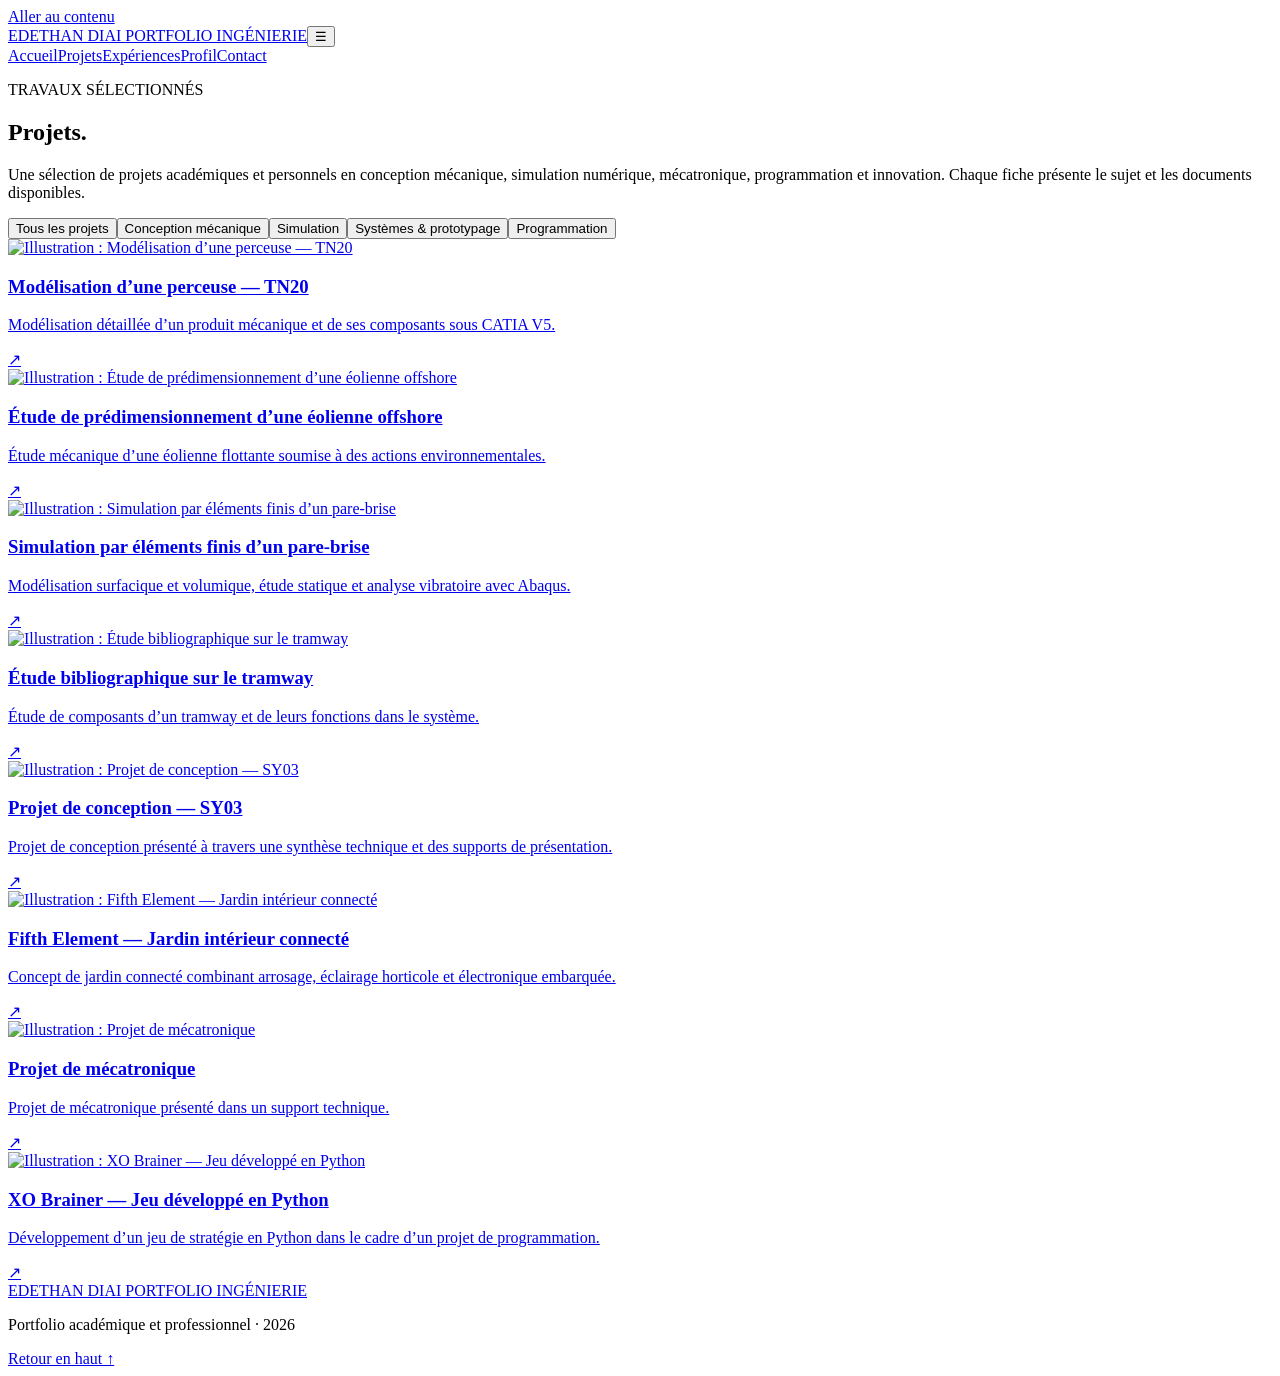
==== projets.html @ 25c80aac "Add files via upload" ====
<!doctype html>
<html lang="fr">

<head>
    <meta charset="utf-8">
    <meta name="viewport" content="width=device-width,initial-scale=1">
    <meta name="description"
        content="Portfolio académique et professionnel d’Ethan DIAI, élève ingénieur en mécanique à l’UTC.">
    <title>Projets — Ethan DIAI</title>
    <link rel="stylesheet" href="css/style.css">
    <script src="js/main.js" defer></script>
</head>

<body><a class="skip-link" href="#contenu">Aller au contenu</a>
    <header class="site-header"><a class="brand" href="index.html"><span class="brand-mark">ED</span><span
                class="brand-text">ETHAN DIAI <span>PORTFOLIO INGÉNIERIE</span></span></a><button class="menu-toggle"
            aria-expanded="false" aria-label="Ouvrir le menu">☰</button>
        <nav class="navigation" aria-label="Navigation principale"><a class="" href="index.html">Accueil</a><a
                class="active" href="projets.html">Projets</a><a class="" href="experiences.html">Expériences</a><a
                class="" href="profil.html">Profil</a><a class="" href="contact.html">Contact</a></nav>
    </header>
    <main id="contenu">
        <section class="page-hero section-shell">
            <p class="eyebrow">TRAVAUX SÉLECTIONNÉS</p>
            <h1>Projets<span class="accent">.</span></h1>
            <p>Une sélection de projets académiques et personnels en conception mécanique, simulation numérique,
                mécatronique, programmation et innovation. Chaque fiche présente le sujet et les documents disponibles.
            </p>
        </section>
        <section class="section section-shell">
            <div class="filters"><button class="filter-btn active" data-filter="all" aria-pressed="true">Tous les
                    projets</button><button class="filter-btn" data-filter="mecanique" aria-pressed="false">Conception
                    mécanique</button><button class="filter-btn" data-filter="simulation"
                    aria-pressed="false">Simulation</button><button class="filter-btn" data-filter="systemes"
                    aria-pressed="false">Systèmes & prototypage</button><button class="filter-btn"
                    data-filter="programmation" aria-pressed="false">Programmation</button></div>
            <div class="project-grid"><a class="project-card" data-category="mecanique" href="projets/tn20.html"><img
                        src="assets/images/tn20.png" alt="Illustration : Modélisation d’une perceuse — TN20"
                        loading="lazy">
                    <div class="project-card-info">
                        <div>
                            <h3>Modélisation d’une perceuse — TN20</h3>
                            <p>Modélisation détaillée d’un produit mécanique et de ses composants sous CATIA V5.</p>
                        </div><span class="arrow-circle">↗</span>
                    </div>
                </a><a class="project-card" data-category="mecanique" href="projets/tn13.html"><img
                        src="assets/images/tn13-eolienne.png"
                        alt="Illustration : Étude de prédimensionnement d’une éolienne offshore" loading="lazy">
                    <div class="project-card-info">
                        <div>
                            <h3>Étude de prédimensionnement d’une éolienne offshore</h3>
                            <p>Étude mécanique d’une éolienne flottante soumise à des actions environnementales.</p>
                        </div><span class="arrow-circle">↗</span>
                    </div>
                </a><a class="project-card" data-category="simulation" href="projets/mq06.html"><img
                        src="assets/images/mq06-abaqus.png"
                        alt="Illustration : Simulation par éléments finis d’un pare-brise" loading="lazy">
                    <div class="project-card-info">
                        <div>
                            <h3>Simulation par éléments finis d’un pare-brise</h3>
                            <p>Modélisation surfacique et volumique, étude statique et analyse vibratoire avec Abaqus.
                            </p>
                        </div><span class="arrow-circle">↗</span>
                    </div>
                </a><a class="project-card" data-category="mecanique" href="projets/mq17.html"><img
                        src="assets/images/mq17-tramway.png" alt="Illustration : Étude bibliographique sur le tramway"
                        loading="lazy">
                    <div class="project-card-info">
                        <div>
                            <h3>Étude bibliographique sur le tramway</h3>
                            <p>Étude de composants d’un tramway et de leurs fonctions dans le système.</p>
                        </div><span class="arrow-circle">↗</span>
                    </div>
                </a><a class="project-card" data-category="systemes" href="projets/sy03.html"><img
                        src="assets/images/sy03.png" alt="Illustration : Projet de conception — SY03" loading="lazy">
                    <div class="project-card-info">
                        <div>
                            <h3>Projet de conception — SY03</h3>
                            <p>Projet de conception présenté à travers une synthèse technique et des supports de
                                présentation.</p>
                        </div><span class="arrow-circle">↗</span>
                    </div>
                </a><a class="project-card" data-category="systemes" href="projets/fifth-element.html"><img
                        src="assets/images/fifth-element.png"
                        alt="Illustration : Fifth Element — Jardin intérieur connecté" loading="lazy">
                    <div class="project-card-info">
                        <div>
                            <h3>Fifth Element — Jardin intérieur connecté</h3>
                            <p>Concept de jardin connecté combinant arrosage, éclairage horticole et électronique
                                embarquée.</p>
                        </div><span class="arrow-circle">↗</span>
                    </div>
                </a><a class="project-card" data-category="systemes" href="projets/mecatronique.html"><img
                        src="assets/images/mecatronique.jpg" alt="Illustration : Projet de mécatronique"
                        loading="lazy">
                    <div class="project-card-info">
                        <div>
                            <h3>Projet de mécatronique</h3>
                            <p>Projet de mécatronique présenté dans un support technique.</p>
                        </div><span class="arrow-circle">↗</span>
                    </div>
                </a><a class="project-card" data-category="programmation" href="projets/xo-brainer.html"><img
                        src="assets/images/xo-brainer.jpg" alt="Illustration : XO Brainer — Jeu développé en Python"
                        loading="lazy">
                    <div class="project-card-info">
                        <div>
                            <h3>XO Brainer — Jeu développé en Python</h3>
                            <p>Développement d’un jeu de stratégie en Python dans le cadre d’un projet de programmation.
                            </p>
                        </div><span class="arrow-circle">↗</span>
                    </div>
                </a></div>
        </section>
    </main>
    <footer class="site-footer section-shell"><a class="brand" href="index.html"><span class="brand-mark">ED</span><span
                class="brand-text">ETHAN DIAI <span>PORTFOLIO INGÉNIERIE</span></span></a>
        <p>Portfolio académique et professionnel · <span id="year">2026</span></p><a class="back-top"
            href="#contenu">Retour en haut ↑</a>
    </footer>
</body>

</html>
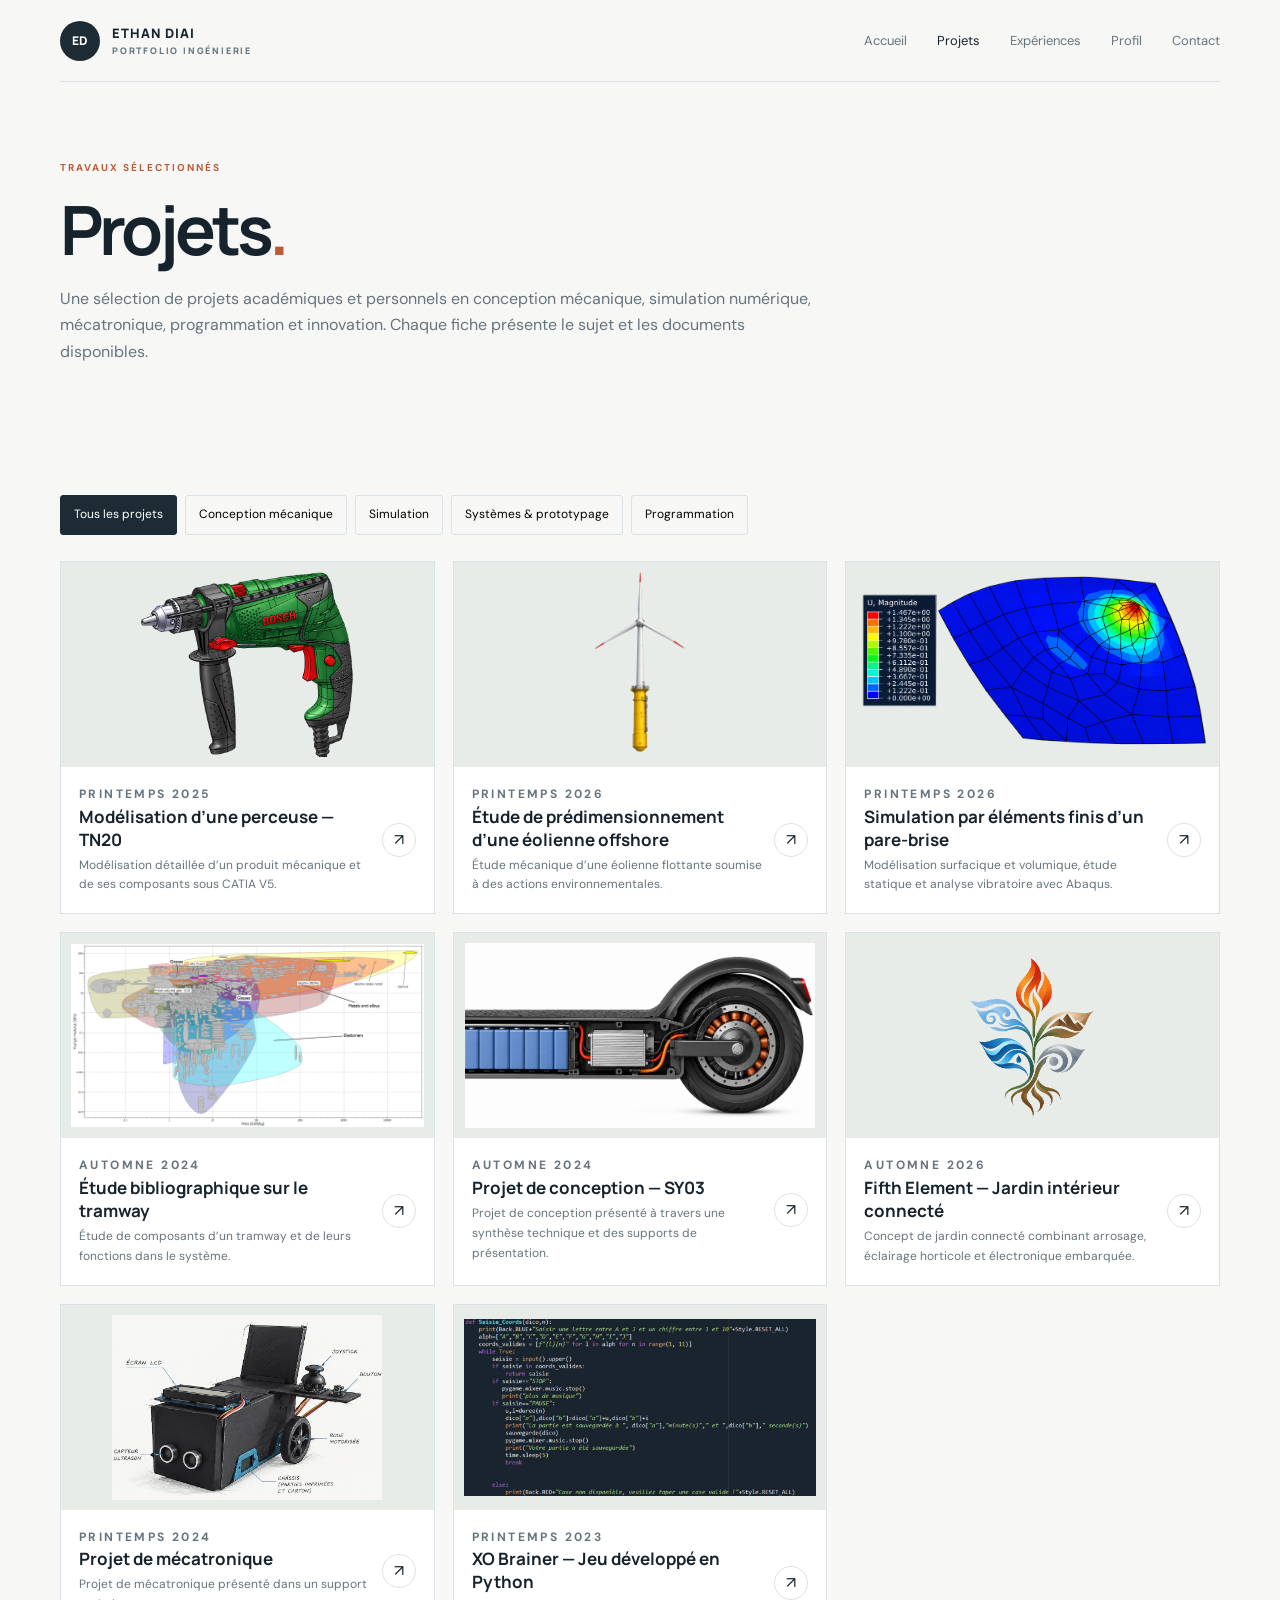
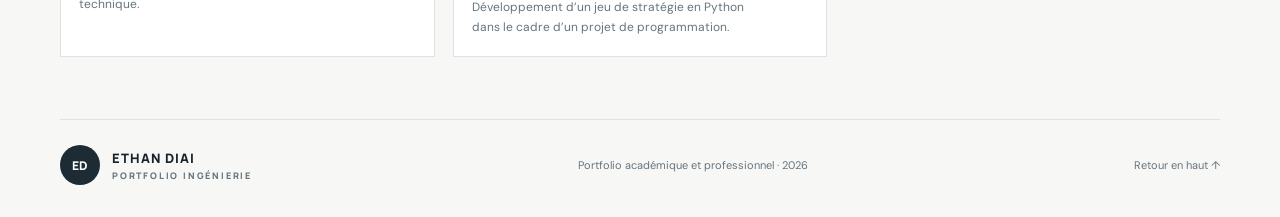
==== commit ce778b15: "Update projets.html" ====
--- a/projets.html
+++ b/projets.html
@@ -39,6 +39,7 @@
                         loading="lazy">
                     <div class="project-card-info">
                         <div>
+                            <p class="eyebrow">Printemps 2025</p>
                             <h3>Modélisation d’une perceuse — TN20</h3>
                             <p>Modélisation détaillée d’un produit mécanique et de ses composants sous CATIA V5.</p>
                         </div><span class="arrow-circle">↗</span>
@@ -48,6 +49,7 @@
                         alt="Illustration : Étude de prédimensionnement d’une éolienne offshore" loading="lazy">
                     <div class="project-card-info">
                         <div>
+                            <p class="eyebrow">Printemps 2026</p>
                             <h3>Étude de prédimensionnement d’une éolienne offshore</h3>
                             <p>Étude mécanique d’une éolienne flottante soumise à des actions environnementales.</p>
                         </div><span class="arrow-circle">↗</span>
@@ -57,6 +59,7 @@
                         alt="Illustration : Simulation par éléments finis d’un pare-brise" loading="lazy">
                     <div class="project-card-info">
                         <div>
+                            <p class="eyebrow">Printemps 2026</p>
                             <h3>Simulation par éléments finis d’un pare-brise</h3>
                             <p>Modélisation surfacique et volumique, étude statique et analyse vibratoire avec Abaqus.
                             </p>
@@ -67,6 +70,7 @@
                         loading="lazy">
                     <div class="project-card-info">
                         <div>
+                            <p class="eyebrow">Automne 2024</p>
                             <h3>Étude bibliographique sur le tramway</h3>
                             <p>Étude de composants d’un tramway et de leurs fonctions dans le système.</p>
                         </div><span class="arrow-circle">↗</span>
@@ -75,6 +79,7 @@
                         src="assets/images/sy03.png" alt="Illustration : Projet de conception — SY03" loading="lazy">
                     <div class="project-card-info">
                         <div>
+                            <p class="eyebrow">Automne 2024</p>
                             <h3>Projet de conception — SY03</h3>
                             <p>Projet de conception présenté à travers une synthèse technique et des supports de
                                 présentation.</p>
@@ -85,6 +90,7 @@
                         alt="Illustration : Fifth Element — Jardin intérieur connecté" loading="lazy">
                     <div class="project-card-info">
                         <div>
+                            <p class="eyebrow">Automne 2026</p>
                             <h3>Fifth Element — Jardin intérieur connecté</h3>
                             <p>Concept de jardin connecté combinant arrosage, éclairage horticole et électronique
                                 embarquée.</p>
@@ -95,6 +101,7 @@
                         loading="lazy">
                     <div class="project-card-info">
                         <div>
+                            <p class="eyebrow">Printemps 2024</p>
                             <h3>Projet de mécatronique</h3>
                             <p>Projet de mécatronique présenté dans un support technique.</p>
                         </div><span class="arrow-circle">↗</span>
@@ -104,6 +111,7 @@
                         loading="lazy">
                     <div class="project-card-info">
                         <div>
+                            <p class="eyebrow">Printemps 2023</p>
                             <h3>XO Brainer — Jeu développé en Python</h3>
                             <p>Développement d’un jeu de stratégie en Python dans le cadre d’un projet de programmation.
                             </p>
@@ -119,4 +127,4 @@
     </footer>
 </body>
 
-</html>+</html>
--- a/css/style.css
+++ b/css/style.css
@@ -0,0 +1,37 @@
+@import url('https://fonts.googleapis.com/css2?family=DM+Sans:wght@400;500;600;700&family=Manrope:wght@400;500;600;700;800&display=swap');
+:root{--ink:#17232c;--muted:#66747d;--line:#dce3e6;--paper:#f7f8f6;--white:#fff;--accent:#bd5b39;--soft:#e8eeeb;--dark:#1d2c34}*{box-sizing:border-box}html{scroll-behavior:smooth}body{margin:0;background:var(--paper);color:var(--ink);font-family:'DM Sans',sans-serif;line-height:1.65}a{color:inherit}img{max-width:100%;display:block}.section-shell{width:min(1160px,calc(100% - 48px));margin-inline:auto}.site-header{height:82px;display:flex;align-items:center;justify-content:space-between;width:min(1160px,calc(100% - 48px));margin:auto;border-bottom:1px solid var(--line)}.brand{text-decoration:none;display:flex;align-items:center;gap:12px;font:800 13px Manrope,sans-serif;letter-spacing:.08em}.brand-mark{display:grid;place-items:center;width:40px;height:40px;background:var(--dark);color:white;border-radius:50%;font-size:12px;letter-spacing:0}.brand-text span{display:block;color:var(--muted);font-size:9px;letter-spacing:.2em;margin-top:2px}.navigation{display:flex;gap:30px}.navigation a{text-decoration:none;color:var(--muted);font-size:13px}.navigation a:hover,.navigation a.active{color:var(--ink)}.menu-toggle{display:none;background:none;border:0;font-size:24px}.hero{padding:90px 0 76px;display:grid;grid-template-columns:1.15fr .85fr;gap:70px;align-items:center}.eyebrow{font-size:10px;letter-spacing:.2em;font-weight:700;color:var(--accent);text-transform:uppercase}.hero h1,.page-hero h1{font:700 clamp(44px,7vw,82px)/1.02 Manrope,sans-serif;letter-spacing:-.06em;margin:18px 0 22px}.accent{color:var(--accent)}.hero p,.page-hero>p:last-child{max-width:650px;color:var(--muted);font-size:16px}.hero-image{border-radius:8px;overflow:hidden;background:#e6eae7;min-height:330px}.hero-image img{width:100%;height:370px;object-fit:contain;padding:12px}.button{display:inline-flex;align-items:center;gap:16px;padding:13px 18px;text-decoration:none;font-size:12px;font-weight:700;border:1px solid var(--dark);border-radius:3px}.button-dark{background:var(--dark);color:white}.button-light{background:white;color:var(--dark);border-color:white}.text-link{font-size:12px;font-weight:700;text-decoration:none;border-bottom:1px solid var(--accent);padding-bottom:4px}.hero-actions{display:flex;align-items:center;gap:24px;flex-wrap:wrap;margin-top:30px}.section{padding:62px 0}.section-head{display:flex;align-items:end;justify-content:space-between;gap:24px;margin-bottom:28px}.section h2,.section-head h2,.profile-layout h2,.contact-layout h2{font:700 clamp(27px,4vw,42px)/1.15 Manrope,sans-serif;letter-spacing:-.04em;margin:8px 0}.muted{color:var(--muted)}.project-grid{display:grid;grid-template-columns:repeat(3,minmax(0,1fr));gap:18px}.project-card{display:block;text-decoration:none;background:white;border:1px solid var(--line);transition:transform .2s,border-color .2s;overflow:hidden}.project-card:hover{transform:translateY(-3px);border-color:#aeb9bd}.project-card img{width:100%;height:205px;object-fit:contain;padding:10px;background:#e7ece9}.project-card-info{padding:18px;display:flex;justify-content:space-between;gap:10px;align-items:center}.project-card h3{font:700 17px Manrope,sans-serif;margin:0 0 5px}.project-card p{margin:0;font-size:12px;color:var(--muted)}.arrow-circle{display:grid;place-items:center;border:1px solid var(--line);border-radius:50%;width:34px;height:34px;flex:none}.skill-row{display:flex;gap:10px;flex-wrap:wrap;margin-top:22px}.skill{border:1px solid var(--line);background:white;padding:9px 13px;font-size:12px}.cta{background:var(--dark);color:white;padding:34px;display:flex;align-items:center;justify-content:space-between;gap:24px;margin:55px auto}.cta h2{font:700 28px/1.2 Manrope;margin:0}.site-footer{border-top:1px solid var(--line);padding:25px 0 32px;display:flex;align-items:center;justify-content:space-between;gap:20px;font-size:11px;color:var(--muted)}.site-footer .brand{color:var(--ink)}.back-top{text-decoration:none}.page-hero{padding:68px 0 42px}.page-hero h1{font-size:clamp(42px,6vw,68px)}.page-hero>p:last-child{max-width:760px}.filters{display:flex;gap:8px;flex-wrap:wrap;margin:10px 0 26px}.filter-btn{padding:9px 13px;background:transparent;border:1px solid var(--line);font:inherit;font-size:12px;cursor:pointer}.filter-btn.active,.filter-btn:hover{background:var(--dark);color:white;border-color:var(--dark)}.project-detail{display:grid;grid-template-columns:minmax(0,1fr) 270px;gap:55px;padding-bottom:75px}.detail-main h2{font:700 24px Manrope;margin:32px 0 10px}.detail-main p,.detail-main li{font-size:14px;color:#53616a}.detail-main ul{padding-left:20px}.detail-visual{width:100%;max-height:470px;overflow:hidden;background:#e6ebe8;border-radius:5px;margin-bottom:25px}.detail-visual img{width:100%;max-height:470px;object-fit:contain}.detail-sidebar{border-left:1px solid var(--line);padding-left:24px}.detail-sidebar dl{margin:20px 0}.detail-sidebar dt{font-size:9px;letter-spacing:.16em;color:var(--muted);margin-top:20px}.detail-sidebar dd{margin:3px 0;font-size:13px}.download-list{list-style:none;padding:0!important;margin:18px 0}.download-list li{border-top:1px solid var(--line);padding:13px 0;display:flex;justify-content:space-between;gap:14px;align-items:center}.download-list a{font-size:13px;font-weight:700;color:var(--ink);text-decoration:none}.download-list a:hover{color:var(--accent)}.file-note{font-size:11px!important;color:var(--muted)!important}.profile-layout,.contact-layout{display:grid;grid-template-columns:1.2fr .8fr;gap:70px;padding-bottom:75px}.profile-block{border-top:1px solid var(--line);padding:18px 0}.profile-block h3{font:700 15px Manrope;margin:0 0 7px}.profile-block p{font-size:13px;color:var(--muted);margin:0}.cv-panel{background:white;border:1px solid var(--line);padding:28px}.cv-panel h2{font-size:27px}.contact-list{border-top:1px solid var(--line)}.contact-row{display:flex;justify-content:space-between;gap:20px;padding:20px 0;border-bottom:1px solid var(--line);text-decoration:none;font-size:13px}.contact-row span:first-child{color:var(--muted)}.notice{background:#edf0ed;padding:14px 16px;font-size:12px;color:#53616a;margin-top:20px}.experience-banner{display:grid;grid-template-columns:1fr 1fr;gap:36px;align-items:center;margin-bottom:36px}.experience-banner img{width:100%;height:320px;object-fit:contain;padding:12px;background:#e3e8e5;border-radius:5px}.experience-banner h2{font:700 32px Manrope;line-height:1.15}.skip-link{position:absolute;left:-999px}.skip-link:focus{left:10px;top:10px;background:white;padding:10px;z-index:10}@media(max-width:760px){.section-shell,.site-header{width:min(100% - 32px,1160px)}.site-header{height:70px}.menu-toggle{display:block}.navigation{display:none;position:absolute;top:70px;left:0;right:0;padding:20px 24px;background:var(--paper);border-bottom:1px solid var(--line);z-index:5;flex-direction:column;gap:18px}.navigation.open{display:flex}.hero{grid-template-columns:1fr;gap:32px;padding:58px 0}.hero-image{min-height:230px}.hero-image img{height:260px}.project-grid{grid-template-columns:repeat(2,minmax(0,1fr))}.project-card img{height:155px}.project-detail,.profile-layout,.contact-layout,.experience-banner{grid-template-columns:1fr;gap:28px}.detail-sidebar{border-left:0;border-top:1px solid var(--line);padding:20px 0 0}.section-head{align-items:start;flex-direction:column}.cta{align-items:flex-start;flex-direction:column}.site-footer{align-items:flex-start;flex-direction:column}.page-hero{padding-top:50px}}@media(max-width:480px){.project-grid{grid-template-columns:1fr}.project-card img{height:220px}.hero h1{font-size:52px}.contact-row{flex-direction:column;gap:4px}}
+
+/* Ajustements de mise en page — version révisée */
+.project-card[hidden]{display:none!important}
+.filter-btn{border-radius:3px;transition:background .18s,color .18s,border-color .18s}
+.detail-visual{display:flex;align-items:center;justify-content:center;padding:8px;min-height:180px}
+.detail-visual img{width:100%;height:auto;max-height:470px;object-fit:contain}
+.detail-sidebar{align-self:start}
+.sidebar-resources{border-top:1px solid var(--line);margin-top:28px;padding-top:22px;display:flex;flex-direction:column;align-items:stretch;gap:10px}
+.sidebar-resources .eyebrow{margin:0 0 5px}
+.resource-button{justify-content:center;text-align:center;width:100%;font-size:11px;line-height:1.4;padding:12px 13px}
+.button-outline{background:transparent;color:var(--dark);border:1px solid var(--dark)}
+.profile-intro{padding-bottom:30px}
+.profile-intro .button{margin-top:12px}
+.profile-columns{display:grid;grid-template-columns:minmax(0,1fr) minmax(0,1fr);gap:56px;padding-bottom:80px;align-items:start}
+.profile-columns h2{font:700 clamp(27px,4vw,38px)/1.15 Manrope,sans-serif;letter-spacing:-.04em;margin:8px 0 26px}
+.timeline{list-style:none;margin:0;padding:0 0 0 24px;border-left:1px solid #bdc8c9}
+.timeline-item{position:relative;padding:0 0 30px 18px}
+.timeline-item:last-child{padding-bottom:0}
+.timeline-item:before{content:"";position:absolute;width:10px;height:10px;border-radius:50%;background:var(--accent);left:-30px;top:5px;border:3px solid var(--paper);box-shadow:0 0 0 1px var(--accent)}
+.timeline-date{font-size:10px;letter-spacing:.12em;text-transform:uppercase;color:var(--accent);font-weight:700}
+.timeline-item h3,.skill-group h3{font:700 15px Manrope,sans-serif;margin:7px 0}
+.timeline-item p,.skill-group p{font-size:13px;color:var(--muted);margin:0}
+.skills-panel{background:white;border:1px solid var(--line);padding:26px 28px;border-radius:5px}
+.skill-group{padding:16px 0;border-top:1px solid var(--line)}
+.skill-group:first-of-type{margin-top:4px}
+.contact-cards-wrap{display:block;padding-bottom:80px}
+.contact-intro{max-width:620px;margin-bottom:28px}
+.contact-cards{display:grid;grid-template-columns:repeat(2,minmax(0,1fr));gap:18px}
+.contact-card{min-height:155px;display:flex;flex-direction:column;align-items:flex-start;justify-content:space-between;padding:24px;background:white;border:1px solid var(--line);text-decoration:none;transition:transform .18s,border-color .18s}
+.contact-card:hover{transform:translateY(-3px);border-color:#aeb9bd}
+.contact-card-label{font-size:10px;letter-spacing:.18em;color:var(--accent);font-weight:700}
+.contact-card strong{font:700 16px Manrope,sans-serif;overflow-wrap:anywhere}
+.contact-card-action{font-size:12px;font-weight:700;border-bottom:1px solid var(--accent);padding-bottom:3px}
+.contact-cv-link{margin-top:24px}
+@media(max-width:760px){.profile-columns{grid-template-columns:1fr;gap:36px}.contact-cards{grid-template-columns:1fr}.experience-banner img{height:260px}.hero-image img{height:280px}.project-card img{object-fit:contain}}
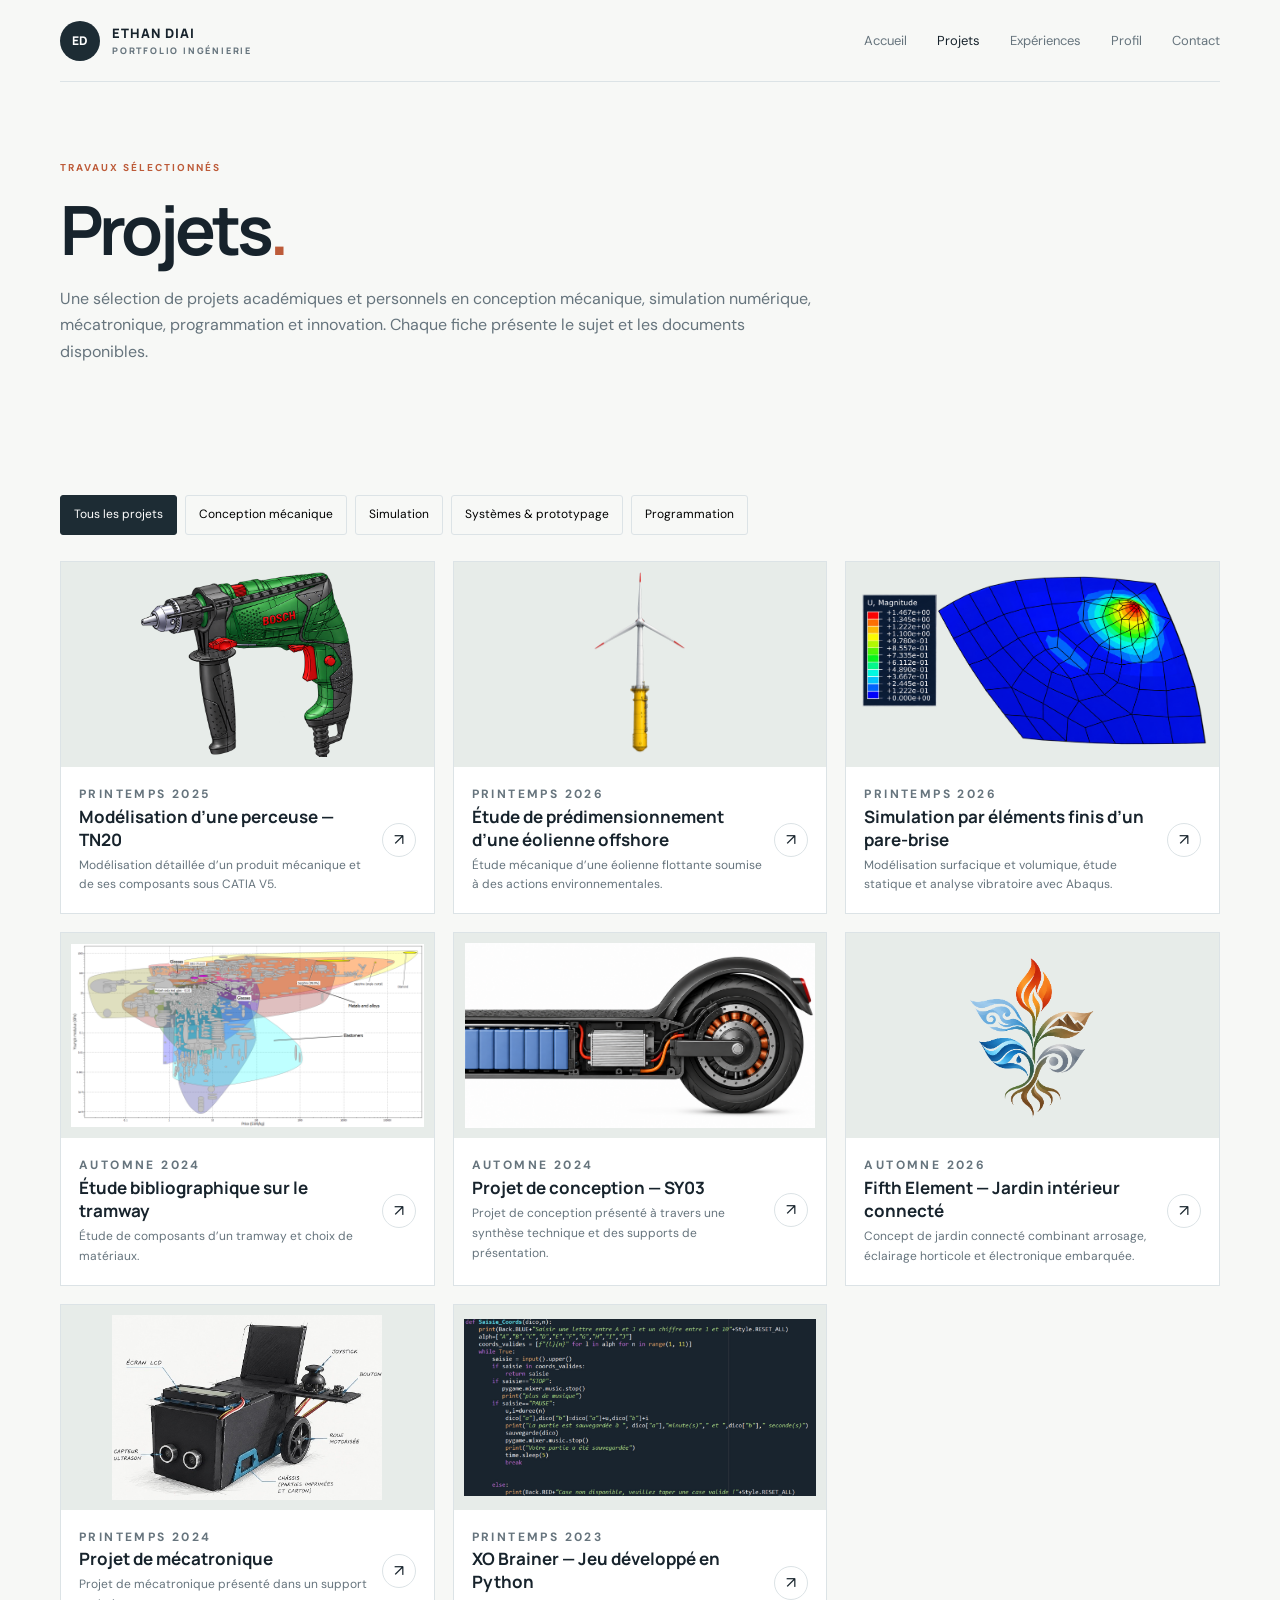
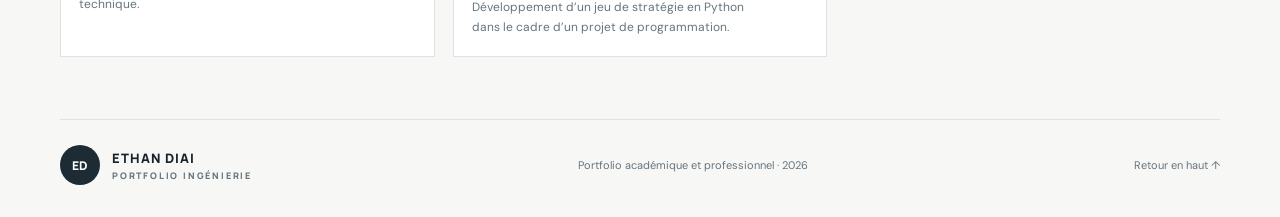
==== commit 29069814: "Fix HTML formatting and structure in projets.html" ====
--- a/projets.html
+++ b/projets.html
@@ -72,7 +72,7 @@
                         <div>
                             <p class="eyebrow">Automne 2024</p>
                             <h3>Étude bibliographique sur le tramway</h3>
-                            <p>Étude de composants d’un tramway et de leurs fonctions dans le système.</p>
+                            <p>Étude de composants d’un tramway et choix de matériaux.</p>
                         </div><span class="arrow-circle">↗</span>
                     </div>
                 </a><a class="project-card" data-category="systemes" href="projets/sy03.html"><img
